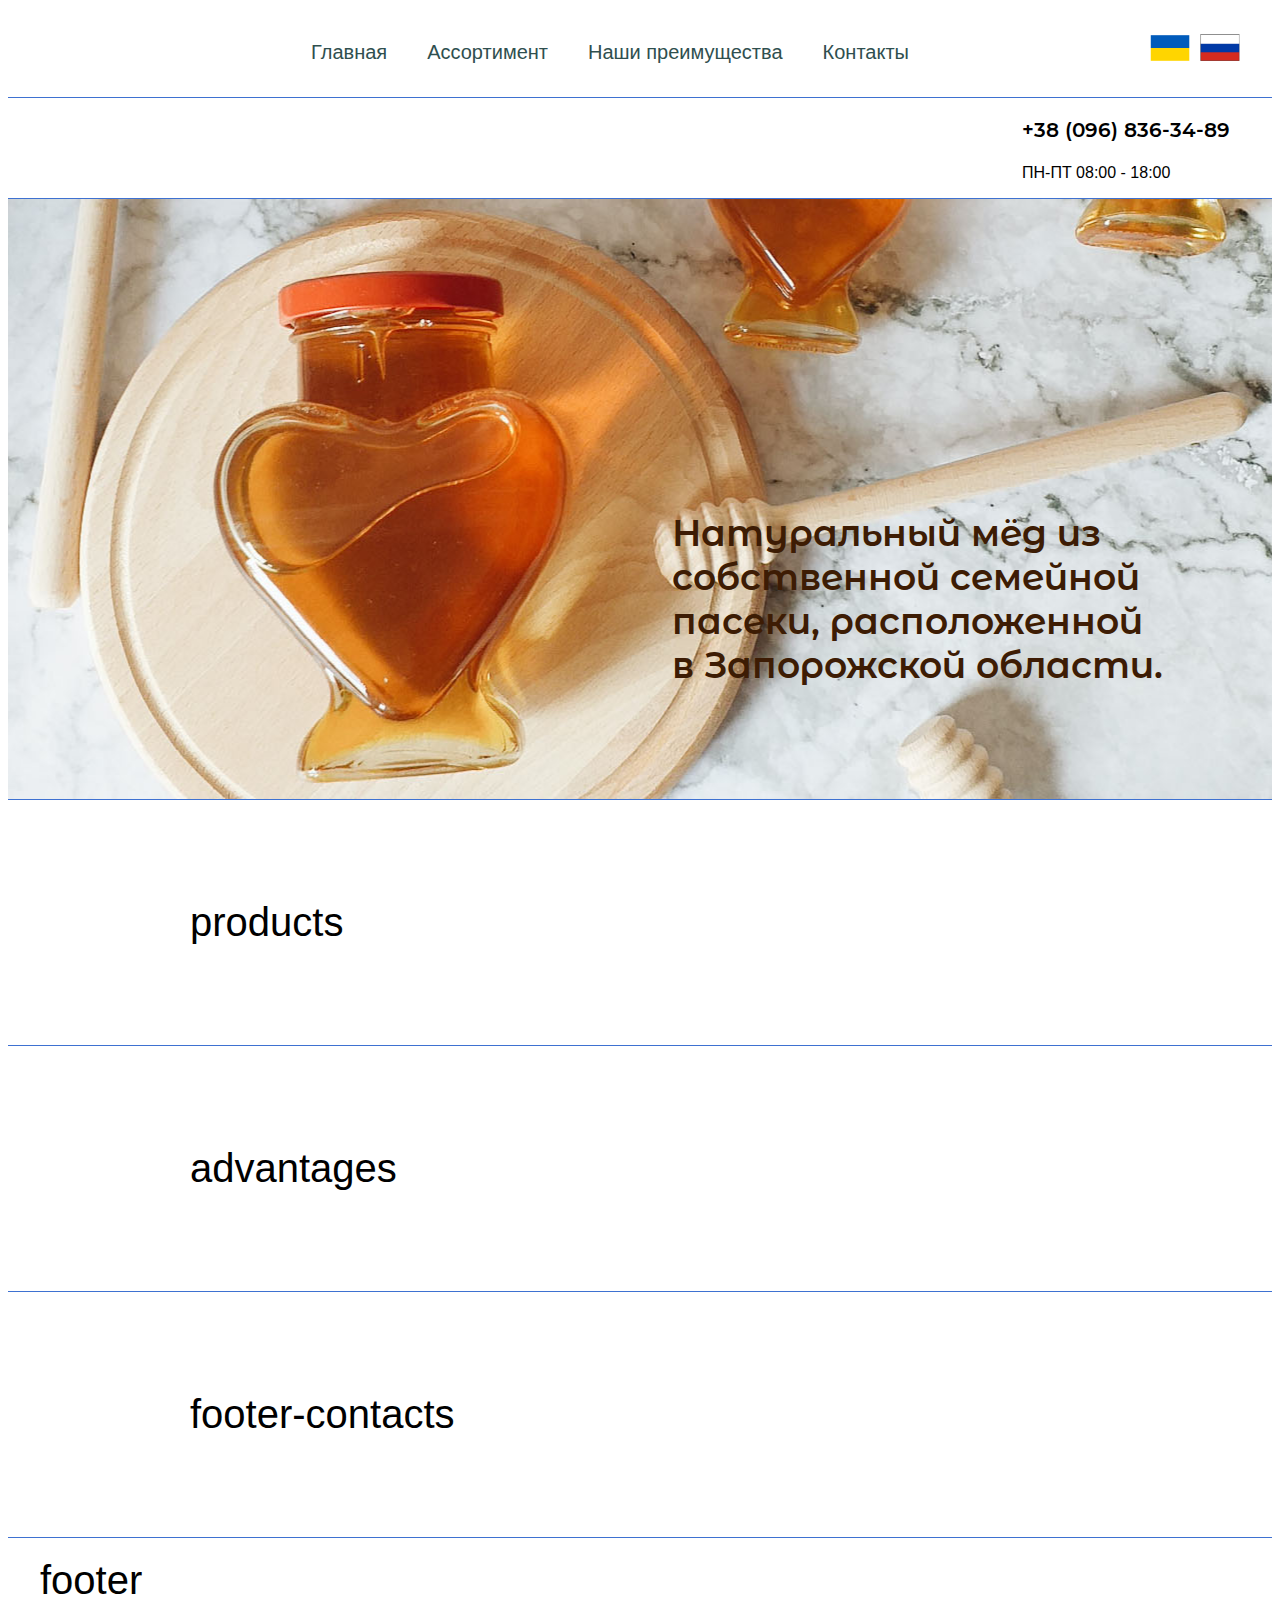
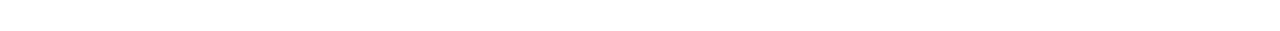
==== index.html @ 641ef83d "phase 2" ====
<!doctype html>

<html lang="en">
<head>
  <meta charset="utf-8">

  <title>The HTML5 Herald</title>
  <meta name="description" content="The HTML5 Herald">
  <meta name="author" content="SitePoint">
  <link rel="stylesheet" href="normalize.css">
  <link rel="stylesheet" href="styles.css">

</head>

<body>

    <!--- header -->
  <section class="section-outer section-header" id="head">
      <div class="section-inner-header-footer">
        <div class="main-navigation">
        <div class="nav">
          <ul class="nav-wrapper">
            <li class="nav-ul-item">
             
              <a href="#head" class="nav-ul-item-link">Главная</a>
         
            </li>
            <li class="nav-ul-item">
              
              <a href="#products" class="nav-ul-item-link">Ассортимент</a>
            
            </li>
            <li class="nav-ul-item">
             
              <a href="#advantage" class="nav-ul-item-link">Наши преимущества</a>
          
            </li>
            <li class="nav-ul-item">
             
              <a href="#cont" class="nav-ul-item-link">Контакты</a>
            
            </li>
          </ul>
        </div>
        <div class="flags-wrapper">
        <div class="lang-ua">
          <a href="#head"><img src="./ua.png" alt="UA language" width="40px"></a>
        </div>
        <div class="lang-ru">
          <a href="#head"><img src="./ru.png" alt="RU language" width="40px"></a>
        </div>
      </div>
      </div>
      </div>
  </section>
  <!--- / header -->

   <!--- contact-info -->
   <section class="section-outer section-contact-info">
    
      <div class="phone_number"><p>+38 (096) 836-34-89</p></div>
      <div class="work_time"><p>ПН-ПТ 08:00 - 18:00</p></div>
    
</section>
<!--- / contact-info -->

  <!--- honey-description -->
  <section class="section-outer section-honey-description">
    <div class="honey-description-content">
      Натуральный мёд из собственной семейной пасеки, расположенной в Запорожской области.
    </div>
</section>
<!--- / honey-description -->

  <!--- products -->
  <section class="section-outer section-products" id="products">
    <div class="section-inner">
      products
    </div>
</section>
<!--- / products -->

  <!--- advantages -->
  <section class="section-outer section-advantages" id="advantage">
    <div class="section-inner">
      advantages
    </div>
</section>
<!--- / advantages -->

  <!--- footer-contacts -->
  <section class="section-outer section-footer-contacts" id="cont">
    <div class="section-inner">
      footer-contacts
    </div>
</section>
<!--- / footer-contacts -->

  <!--- footer -->
  <section class="section-outer section-footer">
    <div class="section-inner-header-footer">
      footer
    </div>
</section>
<!--- / footer -->


</body>
</html>
---- styles.css ----
@import url('https://fonts.googleapis.com/css2?family=Brygada+1918&family=Montserrat+Alternates:ital,wght@1,400;1,600&display=swap');

 /* = COMMON ===  */
body {
  font-family: sans-serif;
  font-size: 40px;
}

.section-outer {
  border-bottom: 1px solid rgb(62, 113, 209);
}

.section-inner {
  max-width: 900px;
  margin: 0 auto;
  padding-top: 100px;
  padding-bottom: 100px;
}

.section-inner-header-footer {
  max-width: 1200px;
  margin: 0 auto;
  padding-top: 20px;
  padding-bottom: 20px;
}

 /*  === / COMMON ===  */ 

 /*  === HEADER ===  */ 
.section-header {

}
.main-navigation {
  display: flex;
  align-items: center;
}

.nav {
  
margin: 0 auto;
}

.nav-link {

}

.nav-wrapper {
  margin: 0;
  padding: 0;
  list-style: none;
  display: flex;
  flex-wrap: wrap;
}
.nav-ul-item {

  margin-left: 40px;
  font-family: sans-serif;
  font-size: 20px;
}
.nav-ul-item-link {
transition: 0.3s;

}

/* unvisited link */
.nav-ul-item a:link {
  color:darkslategrey;
  text-decoration: none;
}

/* visited link */
.nav-ul-item a:visited {
  color: darkslategrey;
  text-decoration: none;
}

/* mouse over link */
.nav-ul-item a:hover {
  color: dodgerblue;
  text-decoration: none;
}

/* selected link */
.nav-ul-item a:active {
  color:maroon;
  text-decoration: none;
}

.flags-wrapper {
  display: flex;
  align-items: center;
}

.lang-ua {
padding-left: 10px;
padding-right: 10px;

}

.lang-ru {

 
}

 /*  === / HEADER ===  */ 


 /*  === CONTACT-INFO ===  */ 
.section-contact-info {
  display: flex;
 justify-content: flex-end;
 align-items: flex-end;
 flex-direction: column;
}

.phone_number {
height: 50px;
width: 250px;
font-size: 20px;
font-family: 'Montserrat Alternates';
font-weight: 600;
}
.work_time {
  height: 50px;
width: 250px;
font-size: 16px;
}

 /*  === / CONTACT-INFO ===  */ 


 /*  === HONEY-DESCRIPTION ===  */ 
.section-honey-description {
  background: url('./honey-description.jpg');
  background-position: center;
  background-repeat: no-repeat;
  background-size: cover;
  height: 600px;
  display: flex;
  justify-content:flex-end;
  align-items: center;
}
 /*  === / HONEY-DESCRIPTION ===  */ 
.honey-description-content {

  width: 500px;
  font-family: 'Montserrat Alternates';
font-weight: 600;
font-size: 36px;
margin-right: 100px;
margin-left: 100px;
margin-top: 200px;
color:rgb(61, 28, 4);
}

 /*  === PRODUCTS ===  */ 
.section-products {}
 /*  === / PRODUCTS ===  */ 


 /*  === ADVANTAGES ===  */ 
.section-advantages {}
 /*  === / ADVANTAGES ===  */ 


 /*  === FOOTER-CONTACTS ===  */ 
.section-footer-contacts {}
 /*  === / FOOTER-CONTACTS ===  */ 


 /*  === FOOTER ===  */ 
.section-footer {
  border-bottom: 0;
}
 /*  === / FOOTER ===  */
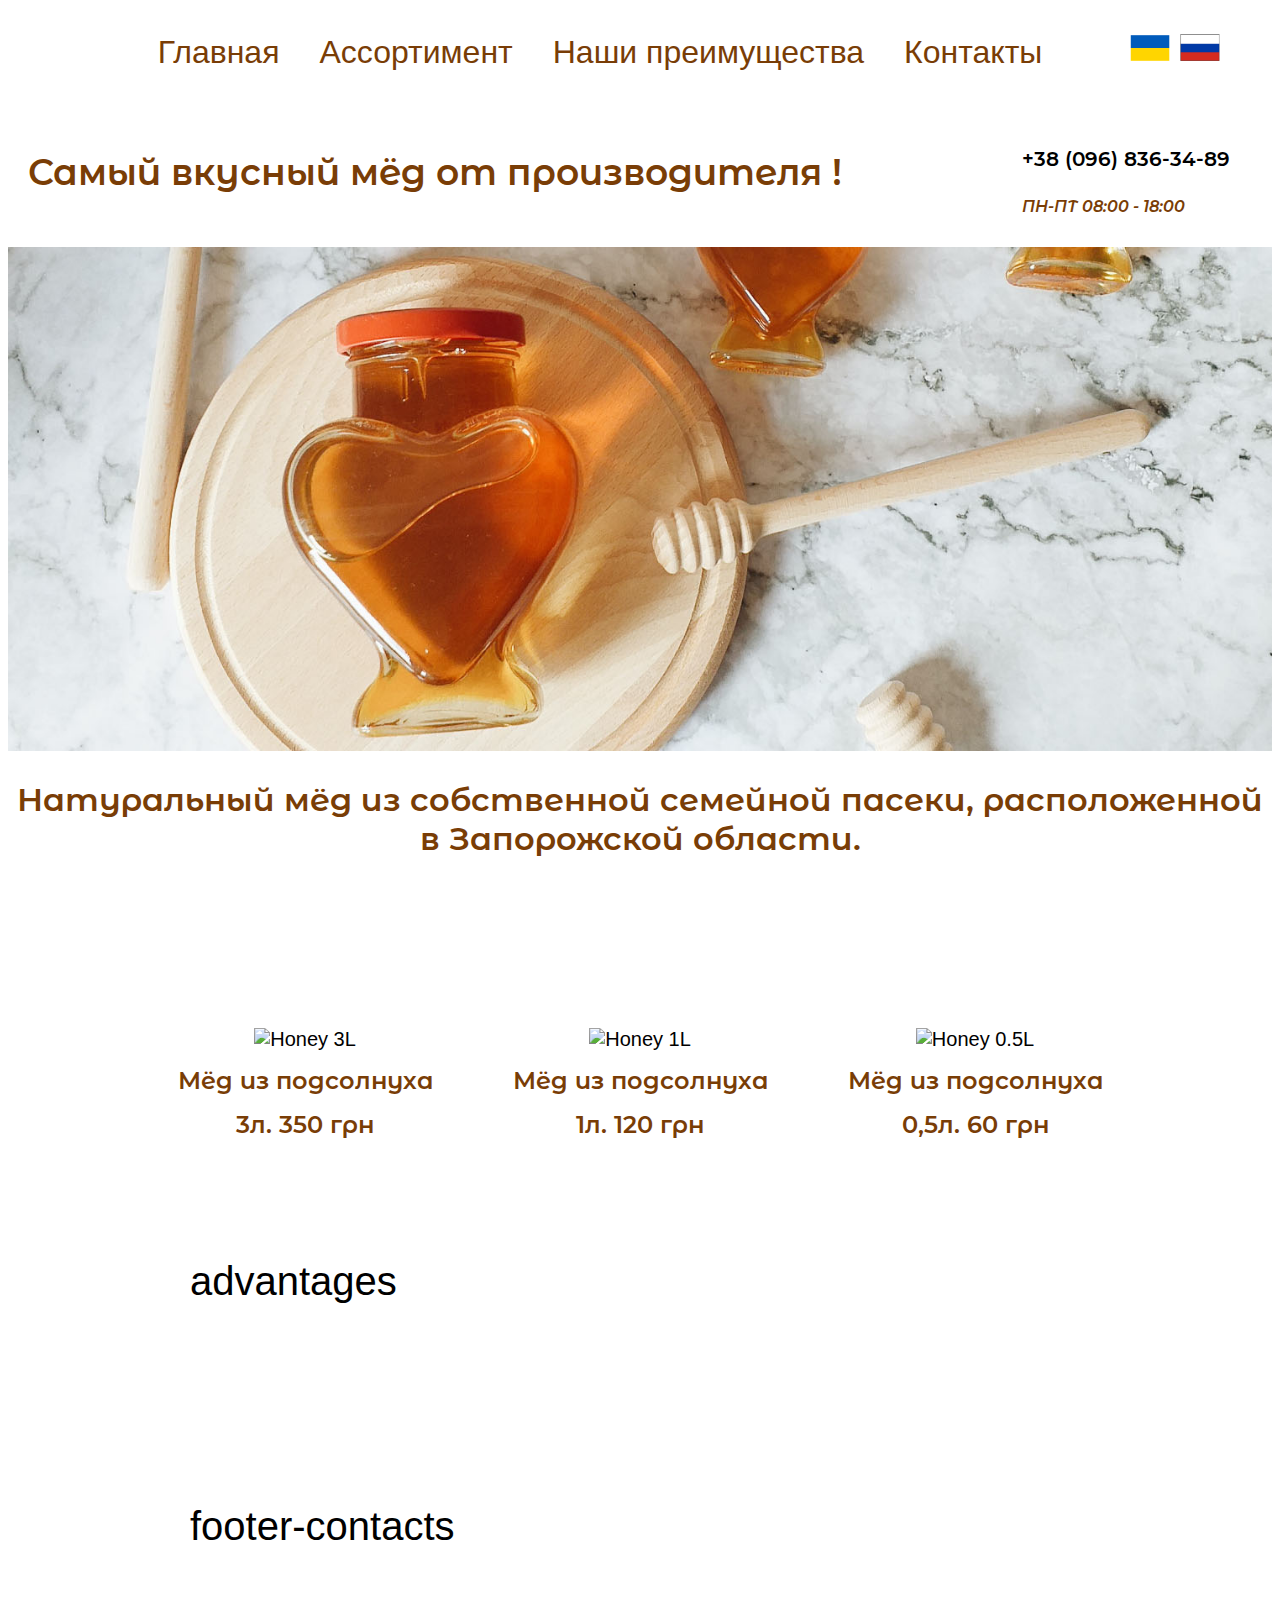
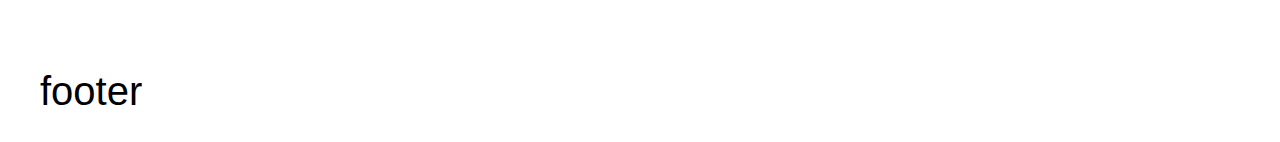
==== commit de1eeed5: "9" ====
--- a/index.html
+++ b/index.html
@@ -4,10 +4,9 @@
 <head>
   <meta charset="utf-8">
 
-  <title>The HTML5 Herald</title>
-  <meta name="description" content="The HTML5 Herald">
+  <title>Самый вкусный мёд</title>
+  <meta name="description" content="Самый вкусный мёд">
   <meta name="author" content="SitePoint">
-  <link rel="stylesheet" href="normalize.css">
   <link rel="stylesheet" href="styles.css">
 
 </head>
@@ -21,25 +20,17 @@
         <div class="nav">
           <ul class="nav-wrapper">
             <li class="nav-ul-item">
-             
-              <a href="#head" class="nav-ul-item-link">Главная</a>
-         
-            </li>
+                           <a href="#head" class="nav-ul-item-link">Главная</a>
+                     </li>
             <li class="nav-ul-item">
-              
-              <a href="#products" class="nav-ul-item-link">Ассортимент</a>
-            
-            </li>
+                            <a href="#products" class="nav-ul-item-link">Ассортимент</a>
+                        </li>
             <li class="nav-ul-item">
-             
-              <a href="#advantage" class="nav-ul-item-link">Наши преимущества</a>
-          
-            </li>
+                           <a href="#advantage" class="nav-ul-item-link">Наши преимущества</a>
+                      </li>
             <li class="nav-ul-item">
-             
-              <a href="#cont" class="nav-ul-item-link">Контакты</a>
-            
-            </li>
+                           <a href="#cont" class="nav-ul-item-link">Контакты</a>
+                        </li>
           </ul>
         </div>
         <div class="flags-wrapper">
@@ -57,25 +48,47 @@
 
    <!--- contact-info -->
    <section class="section-outer section-contact-info">
-    
+    <div class="info"><p>Самый вкусный мёд от производителя !</p></div>
+    <div class="contacts-wrapper">
       <div class="phone_number"><p>+38 (096) 836-34-89</p></div>
       <div class="work_time"><p>ПН-ПТ 08:00 - 18:00</p></div>
-    
+    </div>
 </section>
 <!--- / contact-info -->
 
   <!--- honey-description -->
   <section class="section-outer section-honey-description">
+    <div class="description-image">
+      <img src="./honey-description.jpg" alt="honey" width="100%">
+    </div>
     <div class="honey-description-content">
-      Натуральный мёд из собственной семейной пасеки, расположенной в Запорожской области.
+      <p>Натуральный мёд из собственной семейной пасеки, расположенной в Запорожской области.</p>
     </div>
 </section>
 <!--- / honey-description -->
 
   <!--- products -->
   <section class="section-outer section-products" id="products">
-    <div class="section-inner">
-      products
+  
+    <div class="products-wrapper">
+      <div class="3L">
+        <figure>
+          <img src="./3L.jpg" alt="Honey 3L" width="250px">
+          <figcaption><p>Мёд из подсолнуха</p> <p> 3л. 350 грн</p></figcaption>
+        </figure>
+      </div>
+      <div class="1L">
+        <figure>
+          <img src="./1L.jpg" alt="Honey 1L" width="250px">
+          <figcaption><p>Мёд из подсолнуха</p> <p> 1л. 120 грн</p></figcaption>
+                </figure>
+      </div>
+      <div class="0_5L">
+        <figure>
+          <img src="./0_5L.jpg" alt="Honey 0.5L" width="210px">
+          <figcaption><p>Мёд из подсолнуха</p> <p> 0,5л. 60 грн</p></figcaption>
+        </figure>
+      </div>
     </div>
 </section>
 <!--- / products -->
--- a/styles.css
+++ b/styles.css
@@ -6,8 +6,12 @@
   font-size: 40px;
 }
 
+p {
+  margin: 0;
+}
+
 .section-outer {
-  border-bottom: 1px solid rgb(62, 113, 209);
+  
 }
 
 .section-inner {
@@ -55,7 +59,8 @@
 
   margin-left: 40px;
   font-family: sans-serif;
-  font-size: 20px;
+  font-size: 32px;
+  color:rgb(121, 61, 6);
 }
 .nav-ul-item-link {
 transition: 0.3s;
@@ -64,13 +69,13 @@
 
 /* unvisited link */
 .nav-ul-item a:link {
-  color:darkslategrey;
+  color:rgb(121, 61, 6);
   text-decoration: none;
 }
 
 /* visited link */
 .nav-ul-item a:visited {
-  color: darkslategrey;
+  color:rgb(121, 61, 6);
   text-decoration: none;
 }
 
@@ -98,7 +103,7 @@
 }
 
 .lang-ru {
-
+  padding-right: 20px;
  
 }
 
@@ -108,9 +113,9 @@
  /*  === CONTACT-INFO ===  */ 
 .section-contact-info {
   display: flex;
- justify-content: flex-end;
- align-items: flex-end;
- flex-direction: column;
+ justify-content: space-between;
+ flex-flow: row nowrap;
+ align-items: center;
 }
 
 .phone_number {
@@ -119,42 +124,91 @@
 font-size: 20px;
 font-family: 'Montserrat Alternates';
 font-weight: 600;
+margin-top: 50px;
 }
 .work_time {
   height: 50px;
 width: 250px;
 font-size: 16px;
+color:rgb(121, 61, 6);
+font-style: italic;
+font-weight: 600;
+font-family: 'Montserrat Alternates';
+
+}
+
+.info {
+  font-family: 'Montserrat Alternates';
+  font-weight: 600;
+  font-size: 36px;
+  color:rgb(121, 61, 6);
+  margin-bottom: 20px;
+margin-right: 40px;
+margin-left: 20px;
+margin-top: 20px;
+}
+
+.contacts-wrapper {
+
 }
 
  /*  === / CONTACT-INFO ===  */ 
 
 
  /*  === HONEY-DESCRIPTION ===  */ 
+
 .section-honey-description {
+  display: flex;
+  flex-flow: column;
+}
+
+/*.description-image {
   background: url('./honey-description.jpg');
   background-position: center;
   background-repeat: no-repeat;
   background-size: cover;
   height: 600px;
-  display: flex;
-  justify-content:flex-end;
-  align-items: center;
-}
+}*/
+
+.honey-description-content {
+  display: flex;
+  align-items: center;
+  justify-content: center;
+  font-family: 'Montserrat Alternates';
+  font-weight: 600;
+  font-size: 32px;
+  color:rgb(121, 61, 6);
+  margin-bottom: 50px;
+  margin-top: 20px;
+  }
+  .honey-description-content p {
+    text-align: center;
+  
+  }
+
  /*  === / HONEY-DESCRIPTION ===  */ 
-.honey-description-content {
-
-  width: 500px;
+
+ /*  === PRODUCTS ===  */ 
+.section-products {
+  margin-top: 100px;
+}
+
+.products-wrapper {
+  display: flex;
+  justify-content: center;
+  align-items: center;
+  font-size: 20px;
+  flex-wrap: wrap;
+  text-align: center;
+}
+
+.products-wrapper p {
   font-family: 'Montserrat Alternates';
-font-weight: 600;
-font-size: 36px;
-margin-right: 100px;
-margin-left: 100px;
-margin-top: 200px;
-color:rgb(61, 28, 4);
-}
-
- /*  === PRODUCTS ===  */ 
-.section-products {}
+  font-weight: 600;
+  font-size: 24px;
+  color:rgb(121, 61, 6);
+  margin-top: 15px;
+}
  /*  === / PRODUCTS ===  */ 
 
 
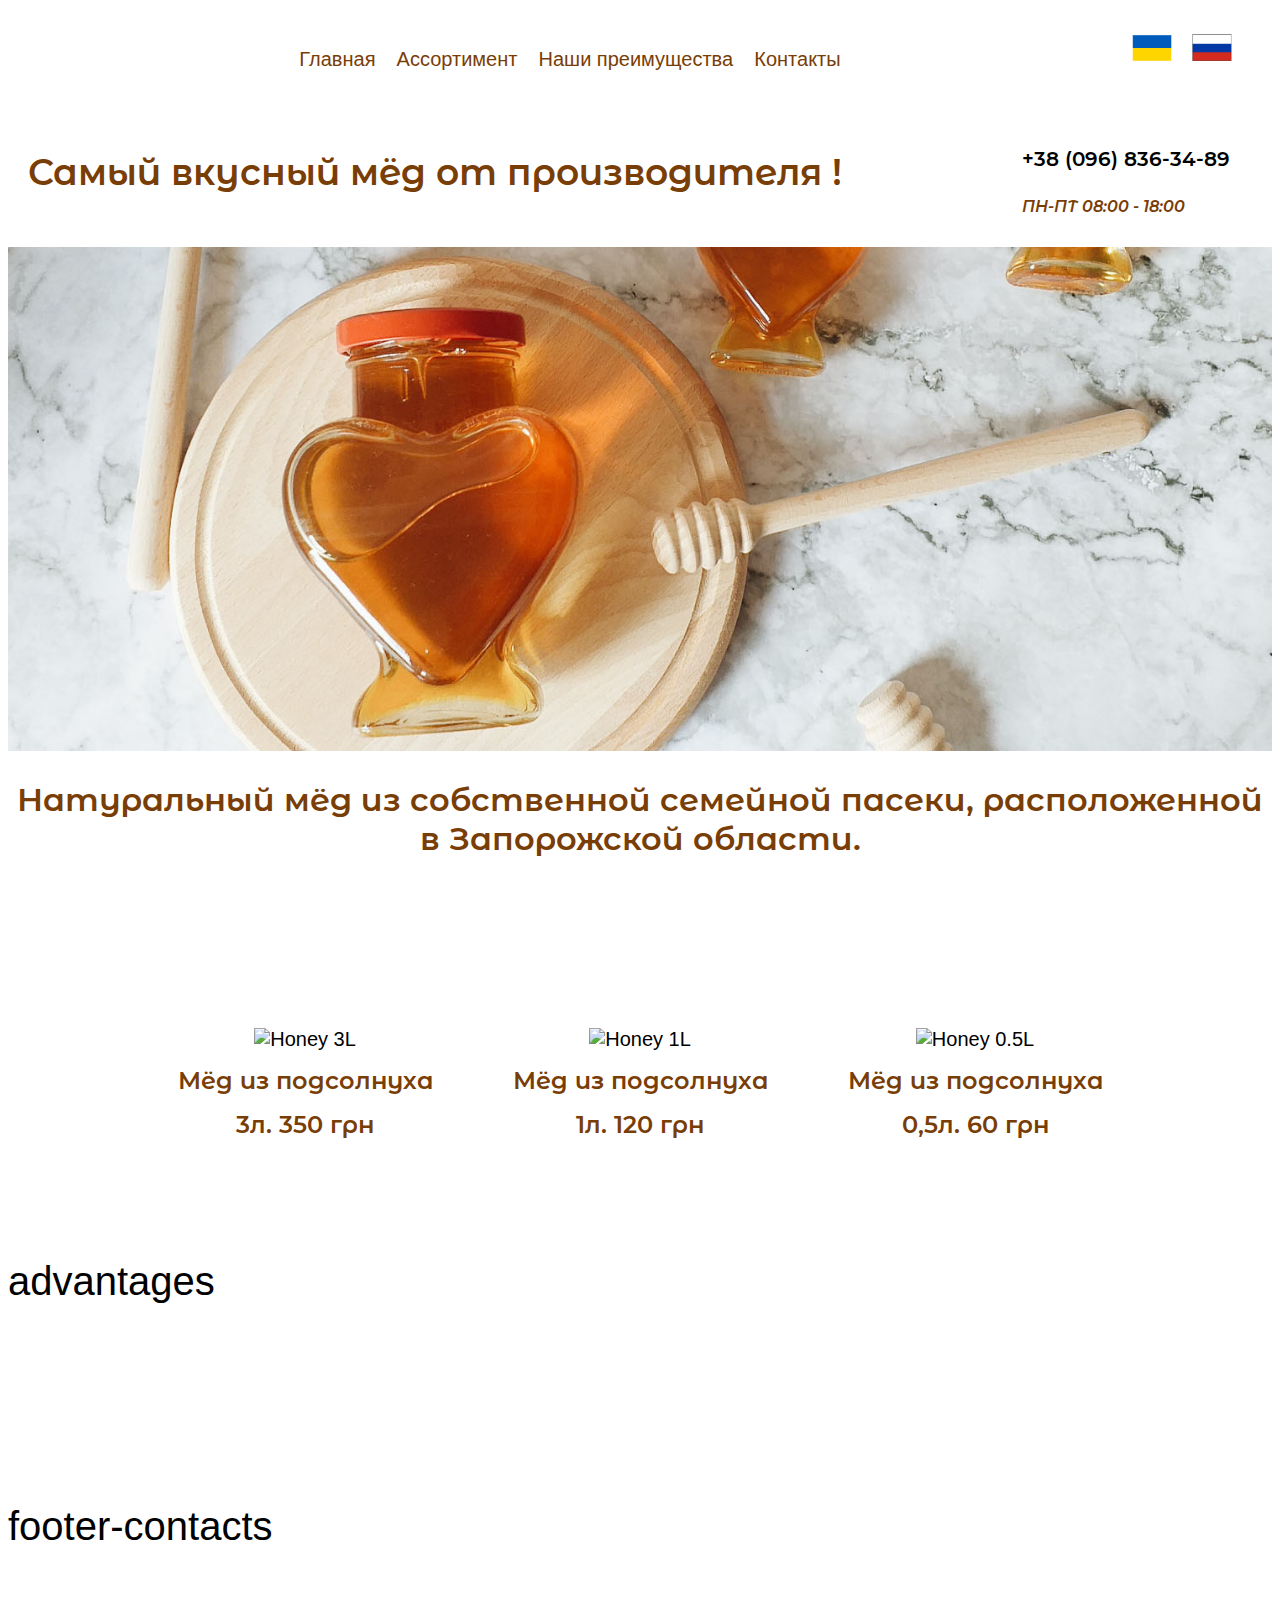
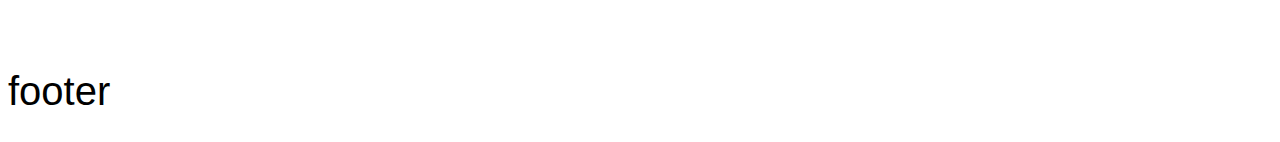
==== commit 6ba2eaf6: "11" ====
--- a/index.html
+++ b/index.html
@@ -7,6 +7,7 @@
   <title>Самый вкусный мёд</title>
   <meta name="description" content="Самый вкусный мёд">
   <meta name="author" content="SitePoint">
+  <meta name="viewport" content="width=device-width, initial-scale=1">
   <link rel="stylesheet" href="styles.css">
 
 </head>
@@ -17,29 +18,22 @@
   <section class="section-outer section-header" id="head">
       <div class="section-inner-header-footer">
         <div class="main-navigation">
-        <div class="nav">
-          <ul class="nav-wrapper">
-            <li class="nav-ul-item">
-                           <a href="#head" class="nav-ul-item-link">Главная</a>
-                     </li>
-            <li class="nav-ul-item">
-                            <a href="#products" class="nav-ul-item-link">Ассортимент</a>
-                        </li>
-            <li class="nav-ul-item">
-                           <a href="#advantage" class="nav-ul-item-link">Наши преимущества</a>
-                      </li>
-            <li class="nav-ul-item">
-                           <a href="#cont" class="nav-ul-item-link">Контакты</a>
-                        </li>
-          </ul>
-        </div>
-        <div class="flags-wrapper">
+          <label for="toggle">&#9776;</label>
+          <input type="checkbox" id="toggle"/>
+            <div class="nav">
+              <a href="#head" class="nav-ul-item-link">Главная</a>
+              <a href="#products" class="nav-ul-item-link">Ассортимент</a>
+              <a href="#advantage" class="nav-ul-item-link">Наши преимущества</a>
+              <a href="#cont" class="nav-ul-item-link">Контакты</a>
+            </div>
+        <div class="flags">
         <div class="lang-ua">
           <a href="#head"><img src="./ua.png" alt="UA language" width="40px"></a>
         </div>
         <div class="lang-ru">
           <a href="#head"><img src="./ru.png" alt="RU language" width="40px"></a>
         </div>
+      </div>
       </div>
       </div>
       </div>
--- a/styles.css
+++ b/styles.css
@@ -1,4 +1,5 @@
 @import url('https://fonts.googleapis.com/css2?family=Brygada+1918&family=Montserrat+Alternates:ital,wght@1,400;1,600&display=swap');
+
 
  /* = COMMON ===  */
 body {
@@ -15,14 +16,14 @@
 }
 
 .section-inner {
-  max-width: 900px;
+  
   margin: 0 auto;
   padding-top: 100px;
   padding-bottom: 100px;
 }
 
 .section-inner-header-footer {
-  max-width: 1200px;
+ 
   margin: 0 auto;
   padding-top: 20px;
   padding-bottom: 20px;
@@ -31,12 +32,20 @@
  /*  === / COMMON ===  */ 
 
  /*  === HEADER ===  */ 
+label {
+  display: none;
+}
+
+#toggle {
+  display: none;
+}
 .section-header {
 
 }
 .main-navigation {
   display: flex;
   align-items: center;
+  justify-content: space-between;
 }
 
 .nav {
@@ -44,66 +53,56 @@
 margin: 0 auto;
 }
 
-.nav-link {
-
-}
-
-.nav-wrapper {
-  margin: 0;
-  padding: 0;
-  list-style: none;
-  display: flex;
-  flex-wrap: wrap;
-}
-.nav-ul-item {
-
-  margin-left: 40px;
+.nav a {
+  
+  margin-left: 10px;
   font-family: sans-serif;
-  font-size: 32px;
-  color:rgb(121, 61, 6);
-}
+  font-size: 20px;
+  color:rgb(121, 61, 6);
+}
+
 .nav-ul-item-link {
 transition: 0.3s;
 
 }
 
 /* unvisited link */
-.nav-ul-item a:link {
+.nav a:link {
   color:rgb(121, 61, 6);
   text-decoration: none;
 }
 
 /* visited link */
-.nav-ul-item a:visited {
+.nav a:visited {
   color:rgb(121, 61, 6);
   text-decoration: none;
 }
 
 /* mouse over link */
-.nav-ul-item a:hover {
+.nav a:hover {
   color: dodgerblue;
   text-decoration: none;
 }
 
 /* selected link */
-.nav-ul-item a:active {
+.nav a:active {
   color:maroon;
   text-decoration: none;
 }
 
-.flags-wrapper {
+.flags {
   display: flex;
   align-items: center;
 }
 
 .lang-ua {
 padding-left: 10px;
-padding-right: 10px;
+padding-right: 20px;
 
 }
 
 .lang-ru {
-  padding-right: 20px;
+  padding-right: 40px;
  
 }
 
@@ -228,3 +227,35 @@
 }
  /*  === / FOOTER ===  */ 
 
+ @media screen and (max-width: 750px) {
+  .nav  {
+    display: none;
+  }
+
+  label {
+    display: block;
+    cursor: pointer;
+    margin-left: 50px;
+    margin-right: 50px;
+  }
+
+  #toggle:checked + .nav {
+   display: flex;
+   flex-flow: column;
+   height: 250px;
+   margin-right: 50px;
+   margin-left: 0;
+
+  }
+
+  #toggle:checked + .nav a{
+    margin-bottom: 20px;
+    margin-top: 20px;
+   }
+
+   #toggle:checked + label {
+    margin-left: 20px;
+    margin-right: 20px;
+   }
+
+}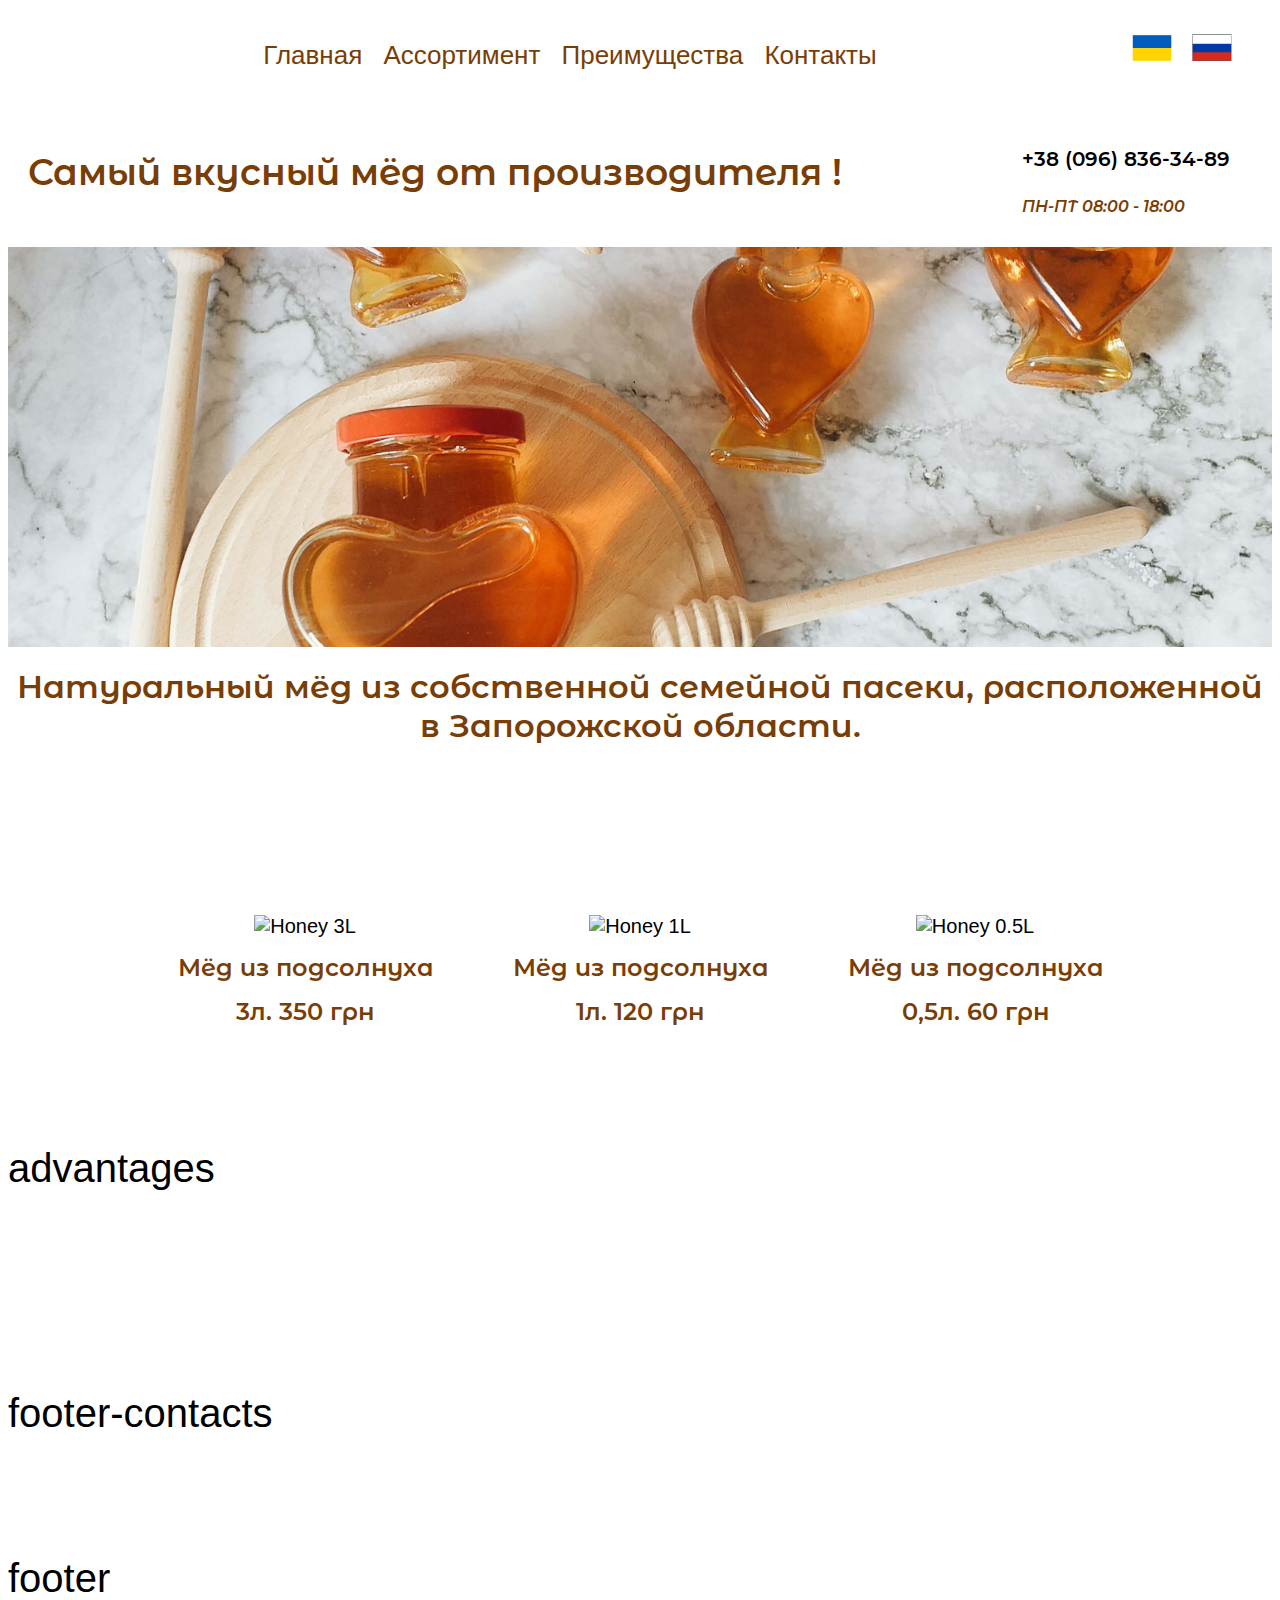
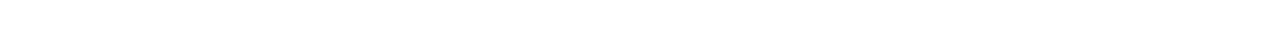
==== commit 5b98b390: "13" ====
--- a/index.html
+++ b/index.html
@@ -1,6 +1,7 @@
 <!doctype html>
 
 <html lang="en">
+
 <head>
   <meta charset="utf-8">
 
@@ -14,103 +15,121 @@
 
 <body>
 
-    <!--- header -->
+  <!--- header -->
   <section class="section-outer section-header" id="head">
-      <div class="section-inner-header-footer">
-        <div class="main-navigation">
-          <label for="toggle">&#9776;</label>
-          <input type="checkbox" id="toggle"/>
-            <div class="nav">
-              <a href="#head" class="nav-ul-item-link">Главная</a>
-              <a href="#products" class="nav-ul-item-link">Ассортимент</a>
-              <a href="#advantage" class="nav-ul-item-link">Наши преимущества</a>
-              <a href="#cont" class="nav-ul-item-link">Контакты</a>
-            </div>
+    <div class="section-inner-header-footer">
+      <div class="main-navigation">
+        <label for="toggle">&#9776;</label>
+        <input type="checkbox" id="toggle" />
+        <div class="nav">
+          <div class="menu-items">
+            <a href="#head" class="nav-ul-item-link">Главная</a>
+            <a href="#products" class="nav-ul-item-link">Ассортимент</a>
+            <a href="#advantage" class="nav-ul-item-link">Преимущества</a>
+            <a href="#cont" class="nav-ul-item-link">Контакты</a>
+          </div>
+        </div>
         <div class="flags">
-        <div class="lang-ua">
-          <a href="#head"><img src="./ua.png" alt="UA language" width="40px"></a>
-        </div>
-        <div class="lang-ru">
-          <a href="#head"><img src="./ru.png" alt="RU language" width="40px"></a>
+          <div class="lang-ua">
+            <a href="#head"><img src="./ua.png" alt="UA language" width="40px"></a>
+          </div>
+          <div class="lang-ru">
+            <a href="#head"><img src="./ru.png" alt="RU language" width="40px"></a>
+          </div>
         </div>
       </div>
-      </div>
-      </div>
-      </div>
+    </div>
+    </div>
   </section>
   <!--- / header -->
 
-   <!--- contact-info -->
-   <section class="section-outer section-contact-info">
-    <div class="info"><p>Самый вкусный мёд от производителя !</p></div>
+  <!--- contact-info -->
+  <section class="section-outer section-contact-info">
+    <div class="info">
+      <p>Самый вкусный мёд от производителя !</p>
+    </div>
     <div class="contacts-wrapper">
-      <div class="phone_number"><p>+38 (096) 836-34-89</p></div>
-      <div class="work_time"><p>ПН-ПТ 08:00 - 18:00</p></div>
+      <div class="phone_number">
+        <p>+38 (096) 836-34-89</p>
+      </div>
+      <div class="work_time">
+        <p>ПН-ПТ 08:00 - 18:00</p>
+      </div>
     </div>
-</section>
-<!--- / contact-info -->
+  </section>
+  <!--- / contact-info -->
 
   <!--- honey-description -->
   <section class="section-outer section-honey-description">
     <div class="description-image">
-      <img src="./honey-description.jpg" alt="honey" width="100%">
+    
     </div>
     <div class="honey-description-content">
       <p>Натуральный мёд из собственной семейной пасеки, расположенной в Запорожской области.</p>
     </div>
-</section>
-<!--- / honey-description -->
+  </section>
+  <!--- / honey-description -->
 
   <!--- products -->
   <section class="section-outer section-products" id="products">
-  
+
     <div class="products-wrapper">
       <div class="3L">
         <figure>
           <img src="./3L.jpg" alt="Honey 3L" width="250px">
-          <figcaption><p>Мёд из подсолнуха</p> <p> 3л. 350 грн</p></figcaption>
+          <figcaption>
+            <p>Мёд из подсолнуха</p>
+            <p> 3л. 350 грн</p>
+          </figcaption>
         </figure>
       </div>
       <div class="1L">
         <figure>
           <img src="./1L.jpg" alt="Honey 1L" width="250px">
-          <figcaption><p>Мёд из подсолнуха</p> <p> 1л. 120 грн</p></figcaption>
-                </figure>
+          <figcaption>
+            <p>Мёд из подсолнуха</p>
+            <p> 1л. 120 грн</p>
+          </figcaption>
+        </figure>
       </div>
       <div class="0_5L">
         <figure>
           <img src="./0_5L.jpg" alt="Honey 0.5L" width="210px">
-          <figcaption><p>Мёд из подсолнуха</p> <p> 0,5л. 60 грн</p></figcaption>
+          <figcaption>
+            <p>Мёд из подсолнуха</p>
+            <p> 0,5л. 60 грн</p>
+          </figcaption>
         </figure>
       </div>
     </div>
-</section>
-<!--- / products -->
+  </section>
+  <!--- / products -->
 
   <!--- advantages -->
   <section class="section-outer section-advantages" id="advantage">
     <div class="section-inner">
       advantages
     </div>
-</section>
-<!--- / advantages -->
+  </section>
+  <!--- / advantages -->
 
   <!--- footer-contacts -->
   <section class="section-outer section-footer-contacts" id="cont">
     <div class="section-inner">
       footer-contacts
     </div>
-</section>
-<!--- / footer-contacts -->
+  </section>
+  <!--- / footer-contacts -->
 
   <!--- footer -->
   <section class="section-outer section-footer">
     <div class="section-inner-header-footer">
       footer
     </div>
-</section>
-<!--- / footer -->
+  </section>
+  <!--- / footer -->
 
 
 </body>
+
 </html>--- a/styles.css
+++ b/styles.css
@@ -44,7 +44,7 @@
 }
 .main-navigation {
   display: flex;
-  align-items: center;
+  align-items: flex-start;
   justify-content: space-between;
 }
 
@@ -57,7 +57,7 @@
   
   margin-left: 10px;
   font-family: sans-serif;
-  font-size: 20px;
+  font-size: 26px;
   color:rgb(121, 61, 6);
 }
 
@@ -161,13 +161,13 @@
   flex-flow: column;
 }
 
-/*.description-image {
+.description-image {
   background: url('./honey-description.jpg');
   background-position: center;
   background-repeat: no-repeat;
   background-size: cover;
-  height: 600px;
-}*/
+  height: 400px;
+}
 
 .honey-description-content {
   display: flex;
@@ -240,22 +240,16 @@
   }
 
   #toggle:checked + .nav {
-   display: flex;
-   flex-flow: column;
-   height: 250px;
-   margin-right: 50px;
-   margin-left: 0;
-
-  }
-
-  #toggle:checked + .nav a{
-    margin-bottom: 20px;
-    margin-top: 20px;
+   display: block;
+   width: 200px;
+   height: 200px;
+  }
+
+  #toggle:checked + .main-navigation {
+    display: flex;
+    align-items: flex-start;
    }
 
-   #toggle:checked + label {
-    margin-left: 20px;
-    margin-right: 20px;
-   }
+ 
 
 }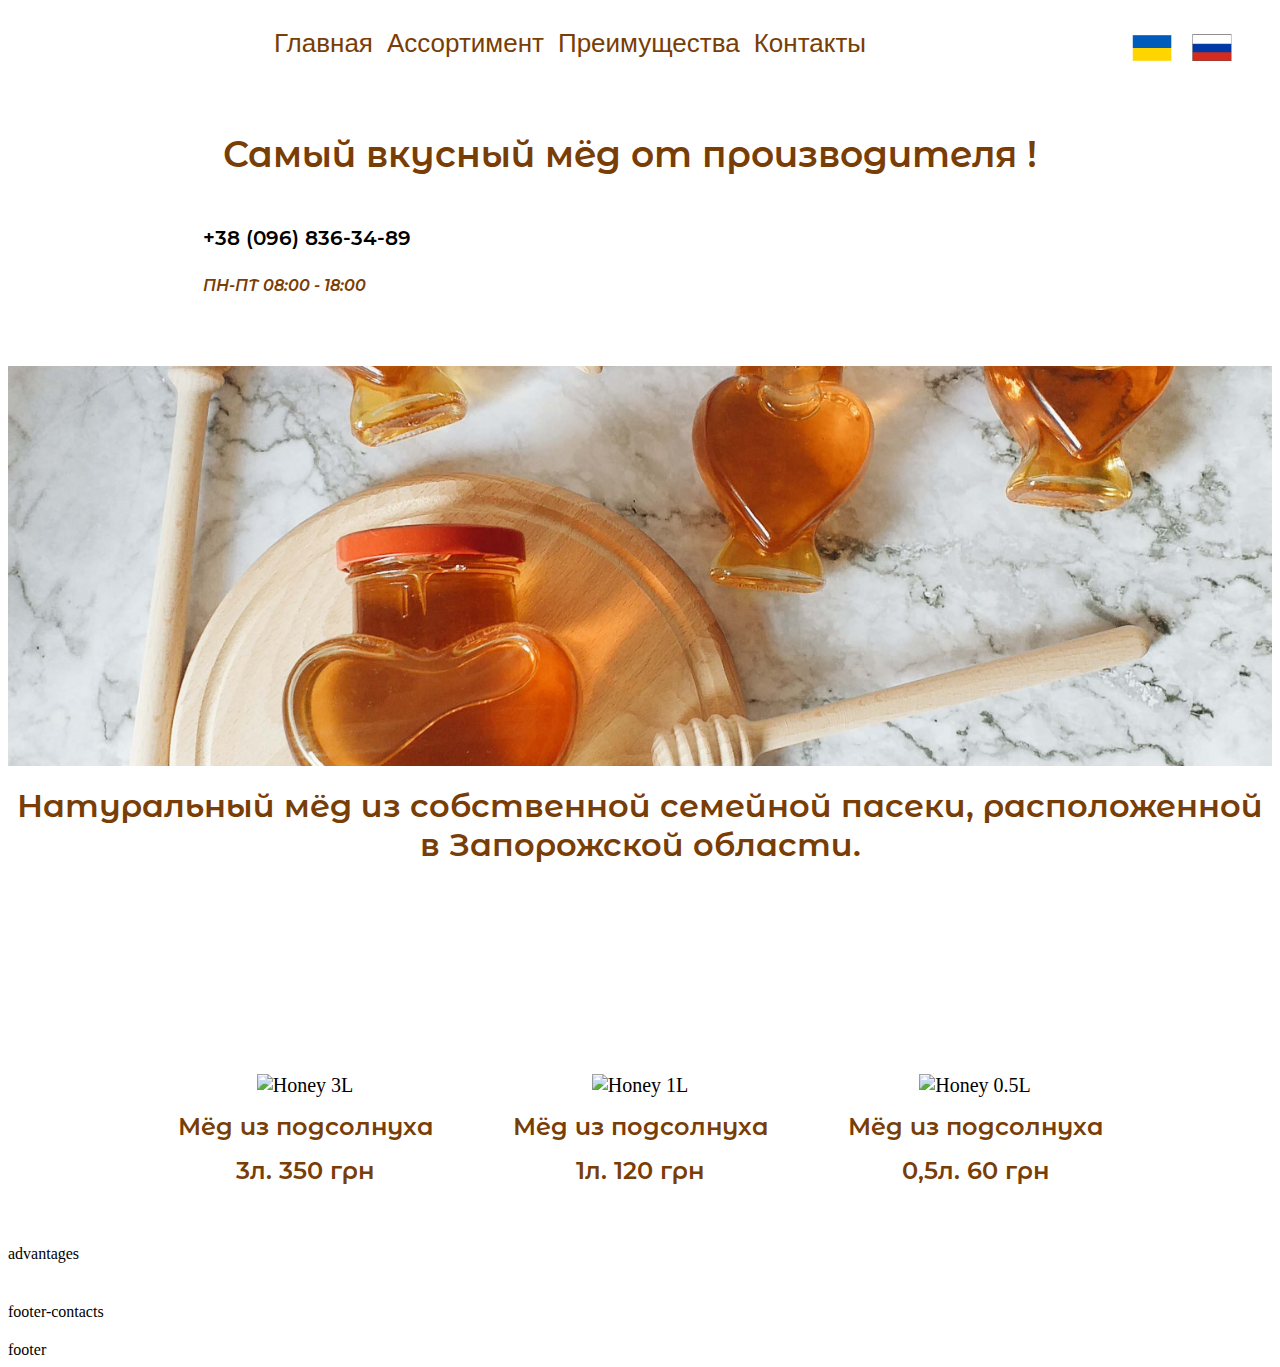
==== commit 4a831125: "18" ====
--- a/index.html
+++ b/index.html
@@ -17,7 +17,7 @@
 
   <!--- header -->
   <section class="section-outer section-header" id="head">
-    <div class="section-inner-header-footer">
+    <div class="section-inner">
       <div class="main-navigation">
         <label for="toggle">&#9776;</label>
         <input type="checkbox" id="toggle" />
@@ -39,21 +39,22 @@
         </div>
       </div>
     </div>
-    </div>
   </section>
   <!--- / header -->
 
   <!--- contact-info -->
   <section class="section-outer section-contact-info">
-    <div class="info">
-      <p>Самый вкусный мёд от производителя !</p>
-    </div>
-    <div class="contacts-wrapper">
-      <div class="phone_number">
-        <p>+38 (096) 836-34-89</p>
+    <div class="section-inner">
+      <div class="info">
+        <p>Самый вкусный мёд от производителя !</p>
       </div>
-      <div class="work_time">
-        <p>ПН-ПТ 08:00 - 18:00</p>
+      <div class="contacts-wrapper">
+        <div class="phone_number">
+          <p>+38 (096) 836-34-89</p>
+        </div>
+        <div class="work_time">
+          <p>ПН-ПТ 08:00 - 18:00</p>
+        </div>
       </div>
     </div>
   </section>
@@ -61,45 +62,50 @@
 
   <!--- honey-description -->
   <section class="section-outer section-honey-description">
-    <div class="description-image">
-    
-    </div>
-    <div class="honey-description-content">
-      <p>Натуральный мёд из собственной семейной пасеки, расположенной в Запорожской области.</p>
+    <div class="section-inner">
+      <div class="image-holder">
+        <div class="description-image">
+          
+        </div>
+      </div>
+      <div class="honey-description-content">
+        <p>Натуральный мёд из собственной семейной пасеки, расположенной в Запорожской области.</p>
+      </div>
     </div>
   </section>
   <!--- / honey-description -->
 
   <!--- products -->
   <section class="section-outer section-products" id="products">
-
-    <div class="products-wrapper">
-      <div class="3L">
-        <figure>
-          <img src="./3L.jpg" alt="Honey 3L" width="250px">
-          <figcaption>
-            <p>Мёд из подсолнуха</p>
-            <p> 3л. 350 грн</p>
-          </figcaption>
-        </figure>
-      </div>
-      <div class="1L">
-        <figure>
-          <img src="./1L.jpg" alt="Honey 1L" width="250px">
-          <figcaption>
-            <p>Мёд из подсолнуха</p>
-            <p> 1л. 120 грн</p>
-          </figcaption>
-        </figure>
-      </div>
-      <div class="0_5L">
-        <figure>
-          <img src="./0_5L.jpg" alt="Honey 0.5L" width="210px">
-          <figcaption>
-            <p>Мёд из подсолнуха</p>
-            <p> 0,5л. 60 грн</p>
-          </figcaption>
-        </figure>
+    <div class="section-inner">
+      <div class="products-wrapper">
+        <div class="3L">
+          <figure>
+            <img src="./3L.jpg" alt="Honey 3L" width="250px">
+            <figcaption>
+              <p>Мёд из подсолнуха</p>
+              <p> 3л. 350 грн</p>
+            </figcaption>
+          </figure>
+        </div>
+        <div class="1L">
+          <figure>
+            <img src="./1L.jpg" alt="Honey 1L" width="250px">
+            <figcaption>
+              <p>Мёд из подсолнуха</p>
+              <p> 1л. 120 грн</p>
+            </figcaption>
+          </figure>
+        </div>
+        <div class="0_5L">
+          <figure>
+            <img src="./0_5L.jpg" alt="Honey 0.5L" width="210px">
+            <figcaption>
+              <p>Мёд из подсолнуха</p>
+              <p> 0,5л. 60 грн</p>
+            </figcaption>
+          </figure>
+        </div>
       </div>
     </div>
   </section>
--- a/styles.css
+++ b/styles.css
@@ -2,28 +2,18 @@
 
 
  /* = COMMON ===  */
-body {
-  font-family: sans-serif;
-  font-size: 40px;
-}
 
 p {
   margin: 0;
 }
 
 .section-outer {
-  
+
+  margin: 0 auto;
 }
 
 .section-inner {
   
-  margin: 0 auto;
-  padding-top: 100px;
-  padding-bottom: 100px;
-}
-
-.section-inner-header-footer {
- 
   margin: 0 auto;
   padding-top: 20px;
   padding-bottom: 20px;
@@ -162,11 +152,19 @@
 }
 
 .description-image {
-  background: url('./honey-description.jpg');
-  background-position: center;
+  background-image: url('./honey-description.jpg');
   background-repeat: no-repeat;
   background-size: cover;
+  background-position: center center;
+  background-attachment: scroll;
   height: 400px;
+  width: 100%;
+}
+
+.image-holder {
+display: flex;
+align-items: center;
+justify-content: center;
 }
 
 .honey-description-content {
@@ -180,6 +178,7 @@
   margin-bottom: 50px;
   margin-top: 20px;
   }
+
   .honey-description-content p {
     text-align: center;
   
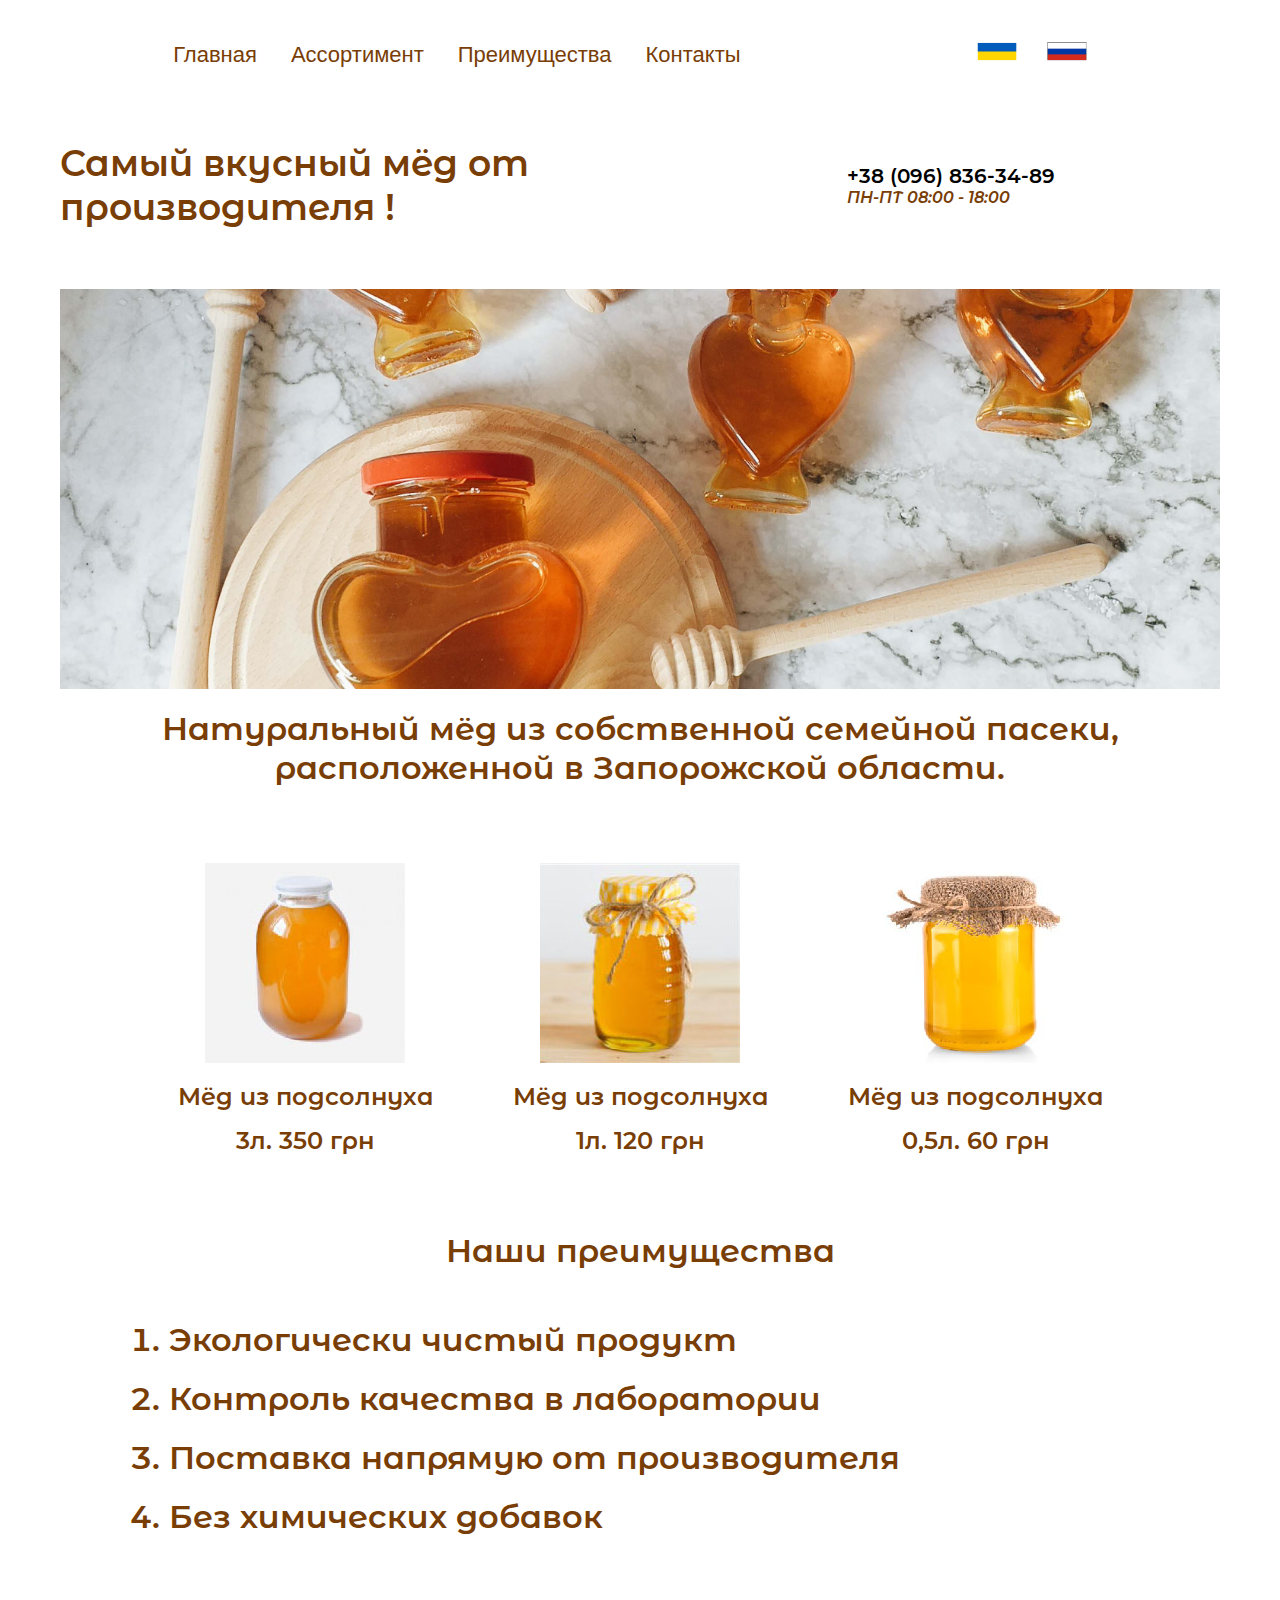
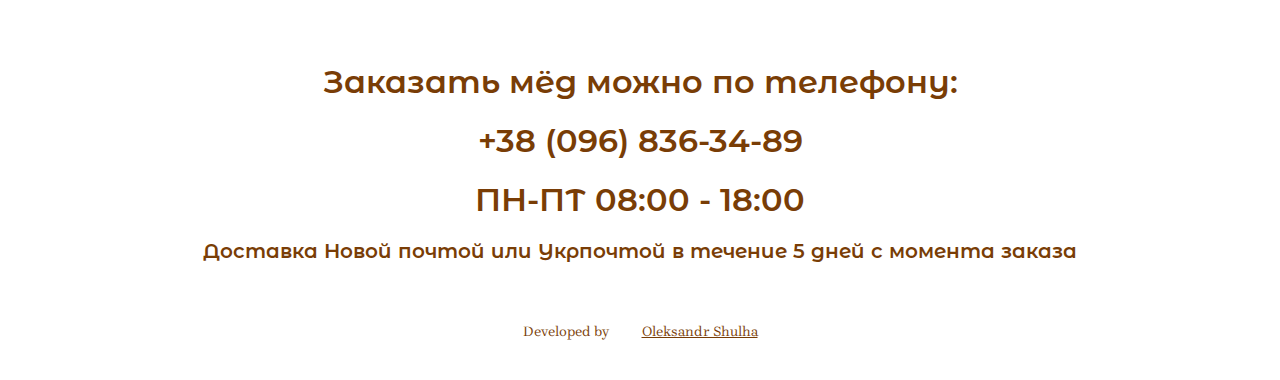
==== commit df5adc9c: "alpha 1.0" ====
--- a/index.html
+++ b/index.html
@@ -8,7 +8,7 @@
   <title>Самый вкусный мёд</title>
   <meta name="description" content="Самый вкусный мёд">
   <meta name="author" content="SitePoint">
-  <meta name="viewport" content="width=device-width, initial-scale=1">
+  <meta name="viewport" content="width=device-width, initial-scale=1.0">
   <link rel="stylesheet" href="styles.css">
 
 </head>
@@ -19,22 +19,25 @@
   <section class="section-outer section-header" id="head">
     <div class="section-inner">
       <div class="main-navigation">
-        <label for="toggle">&#9776;</label>
-        <input type="checkbox" id="toggle" />
-        <div class="nav">
-          <div class="menu-items">
+        <div class="hamburger-menu" id="menu">
+          <div class="line line-1"></div>
+          <div class="line line-2"></div>
+          <div class="line line-3"></div>
+        </div>
+        <div class="nav-wrapper" id="nav-wrapper">
+          <div class="nav" id="nav">
             <a href="#head" class="nav-ul-item-link">Главная</a>
             <a href="#products" class="nav-ul-item-link">Ассортимент</a>
             <a href="#advantage" class="nav-ul-item-link">Преимущества</a>
-            <a href="#cont" class="nav-ul-item-link">Контакты</a>
+            <a href="#cont" class="nav-ul-item-link" id="test">Контакты</a>
           </div>
         </div>
         <div class="flags">
           <div class="lang-ua">
-            <a href="#head"><img src="./ua.png" alt="UA language" width="40px"></a>
+            <a href="#head"><img src="./ua.png" alt="UA language" width="40px" height="27px"></a>
           </div>
           <div class="lang-ru">
-            <a href="#head"><img src="./ru.png" alt="RU language" width="40px"></a>
+            <a href="#head"><img src="./ru.png" alt="RU language" width="40px" height="27px"></a>
           </div>
         </div>
       </div>
@@ -45,15 +48,17 @@
   <!--- contact-info -->
   <section class="section-outer section-contact-info">
     <div class="section-inner">
-      <div class="info">
-        <p>Самый вкусный мёд от производителя !</p>
-      </div>
-      <div class="contacts-wrapper">
-        <div class="phone_number">
-          <p>+38 (096) 836-34-89</p>
+      <div class="contact-info-main">
+        <div class="info">
+          <p>Самый вкусный мёд от производителя !</p>
         </div>
-        <div class="work_time">
-          <p>ПН-ПТ 08:00 - 18:00</p>
+        <div class="contacts-wrapper">
+          <div class="phone_number">
+            <p>+38 (096) 836-34-89</p>
+          </div>
+          <div class="work_time">
+            <p>ПН-ПТ 08:00 - 18:00</p>
+          </div>
         </div>
       </div>
     </div>
@@ -65,7 +70,7 @@
     <div class="section-inner">
       <div class="image-holder">
         <div class="description-image">
-          
+
         </div>
       </div>
       <div class="honey-description-content">
@@ -81,7 +86,7 @@
       <div class="products-wrapper">
         <div class="3L">
           <figure>
-            <img src="./3L.jpg" alt="Honey 3L" width="250px">
+            <img src="./3L.jpg" alt="Honey 3L">
             <figcaption>
               <p>Мёд из подсолнуха</p>
               <p> 3л. 350 грн</p>
@@ -90,7 +95,7 @@
         </div>
         <div class="1L">
           <figure>
-            <img src="./1L.jpg" alt="Honey 1L" width="250px">
+            <img src="./1L.jpg" alt="Honey 1L">
             <figcaption>
               <p>Мёд из подсолнуха</p>
               <p> 1л. 120 грн</p>
@@ -99,7 +104,7 @@
         </div>
         <div class="0_5L">
           <figure>
-            <img src="./0_5L.jpg" alt="Honey 0.5L" width="210px">
+            <img src="./0_5L.jpg" alt="Honey 0.5L">
             <figcaption>
               <p>Мёд из подсолнуха</p>
               <p> 0,5л. 60 грн</p>
@@ -114,7 +119,15 @@
   <!--- advantages -->
   <section class="section-outer section-advantages" id="advantage">
     <div class="section-inner">
-      advantages
+      <div class="advantage-description">
+        <p>Наши преимущества</p>
+        <ul>
+          <li>Экологически чистый продукт</li>
+          <li>Контроль качества в лаборатории</li>
+          <li>Поставка напрямую от производителя</li>
+          <li>Без химических добавок</li>
+        </ul>
+      </div>
     </div>
   </section>
   <!--- / advantages -->
@@ -122,19 +135,27 @@
   <!--- footer-contacts -->
   <section class="section-outer section-footer-contacts" id="cont">
     <div class="section-inner">
-      footer-contacts
+      <div class="footer-info">
+        <p>Заказать мёд можно по телефону:</p>
+        <p>+38 (096) 836-34-89</p>
+        <p>ПН-ПТ 08:00 - 18:00</p>
+        <p id="delivery-info"> Доставка Новой почтой или Укрпочтой в течение 5 дней с момента заказа</p>
+      </div>
     </div>
   </section>
   <!--- / footer-contacts -->
 
   <!--- footer -->
   <section class="section-outer section-footer">
-    <div class="section-inner-header-footer">
-      footer
+    <div class="section-inner">
+      <div class="footer-credentials">
+        Developed by <a href="https://github.com/sashastereo">Oleksandr Shulha</a> 
+      </div>
     </div>
   </section>
   <!--- / footer -->
 
+  <script src="script.js"></script>
 
 </body>
 
--- a/styles.css
+++ b/styles.css
@@ -1,170 +1,256 @@
 @import url('https://fonts.googleapis.com/css2?family=Brygada+1918&family=Montserrat+Alternates:ital,wght@1,400;1,600&display=swap');
 
 
- /* = COMMON ===  */
+/* = COMMON ===  */
+
+body {
+  margin: o auto;
+}
 
 p {
   margin: 0;
 }
 
 .section-outer {
-
+  max-width: 1400px;
   margin: 0 auto;
 }
 
 .section-inner {
-  
+  max-width: 1200px;
   margin: 0 auto;
   padding-top: 20px;
   padding-bottom: 20px;
 }
 
- /*  === / COMMON ===  */ 
-
- /*  === HEADER ===  */ 
-label {
+/*  === / COMMON ===  */
+
+/*  === HEADER ===  */
+.hamburger-menu,
+.line {
   display: none;
 }
 
-#toggle {
-  display: none;
-}
-.section-header {
-
-}
+
+  
+
+
 .main-navigation {
   display: flex;
-  align-items: flex-start;
-  justify-content: space-between;
-}
-
-.nav {
-  
-margin: 0 auto;
-}
-
-.nav a {
-  
-  margin-left: 10px;
+  align-items: center;
+  justify-content: space-around;
+}
+
+.flags {
+  display: flex;
+  align-items: center;
+  justify-content: space-around;
+  padding-right: 50px;
+  z-index: 3;
+  margin: 10px 0;
+}
+
+.lang-ua {
+
+
+}
+
+.lang-ru {
+
+
+}
+
+a {
+  margin-left: 30px;
+  margin-bottom: 20px;
   font-family: sans-serif;
-  font-size: 26px;
-  color:rgb(121, 61, 6);
+  font-size: 22px;
+  color: rgb(121, 61, 6);
+  padding-bottom: 40px;
 }
 
 .nav-ul-item-link {
-transition: 0.3s;
+  transition: 0.3s;
 
 }
 
 /* unvisited link */
-.nav a:link {
-  color:rgb(121, 61, 6);
+a:link {
+  color: rgb(121, 61, 6);
   text-decoration: none;
 }
 
 /* visited link */
-.nav a:visited {
-  color:rgb(121, 61, 6);
+a:visited {
+  color: rgb(121, 61, 6);
   text-decoration: none;
 }
 
 /* mouse over link */
-.nav a:hover {
+a:hover {
   color: dodgerblue;
   text-decoration: none;
 }
 
-/* selected link */
-.nav a:active {
-  color:maroon;
-  text-decoration: none;
-}
-
-.flags {
-  display: flex;
-  align-items: center;
-}
-
-.lang-ua {
-padding-left: 10px;
-padding-right: 20px;
-
-}
-
-.lang-ru {
-  padding-right: 40px;
+@media (max-width: 992px) {
+
+  .a {
+    display: inline-block;
+    padding: 10px 10px;
+    margin: 0;
+  }
+  .nav-change {
+    display: flex;
+    flex-flow: column;
+    align-items: flex-start;
+    justify-content: center;
+    padding: 0;
+    margin: 5px 10px 10px 10px;
+    width: 150px;
+    z-index: 3;
+  }
+  
+  .flags-change {
+    display: none;
+  }
+  .nav-change a {
+    display: block;
+    color: white;
+    z-index: 3;
+  }
+  .hamburger-menu {
+    width: 35px;
+    height: 30px;
+    cursor: pointer;
+    display: block;
+    z-index: 3;
+    margin: 0 0 10px 0;
+  }
+  
+  .line {
+    display: block;
+    width: 100%;
+    height: 3px;
+    margin: 7px 3px;
+    background-color: white;
+  }
+
+  .nav {
+    display: none;
+  }
+
+  .main-navigation {
+    display: flex;
+    align-items: center;
+    max-height: 350px;
+    position: absolute;
+    background-color:chocolate;
+    top: 0;
+    left: 0;
+    width: 100%;
+    z-index: 2;
+  }
+
+  .main-navigation-change {
+    display: flex;
+    align-items: flex-start;
+    justify-content: center;
+    background-color:chocolate;
+  }
+  
+
+  
+}
+
+/*  === / HEADER ===  */
+
+
+/*  === CONTACT-INFO ===  */
+.contact-info-main {
+  display: flex;
+  align-items: center;
+  justify-content: center;
+}
+
+.phone_number {
+  font-size: 20px;
+  font-family: 'Montserrat Alternates';
+  font-weight: 600;
+
+}
+
+.work_time {
+  font-size: 16px;
+  color: rgb(121, 61, 6);
+  font-style: italic;
+  font-weight: 600;
+  font-family: 'Montserrat Alternates';
+}
+
+.info {
+  flex: 1 1 66.6%;
+  font-family: 'Montserrat Alternates';
+  font-weight: 600;
+  font-size: 36px;
+  color: rgb(121, 61, 6);
+  margin: 20px 20px;
+  padding: 0;
+}
+
+.contacts-wrapper {
+  flex: 1 1 33.3%;
+  margin: 20px 20px;
+  padding: 0;
+}
+
+@media (max-width: 1080px) {
+  .contact-info-main {
+    flex-flow: column;
+  }
+
+.phone_number,
+.work_time,
+.info {
+  font-size: 20px;
+}
+.contacts-wrapper {
+  margin:0;
+  padding:0;
+}
+
+.info {
+  text-align: center;
+}
+
  
 }
 
- /*  === / HEADER ===  */ 
-
-
- /*  === CONTACT-INFO ===  */ 
-.section-contact-info {
-  display: flex;
- justify-content: space-between;
- flex-flow: row nowrap;
- align-items: center;
-}
-
-.phone_number {
-height: 50px;
-width: 250px;
-font-size: 20px;
-font-family: 'Montserrat Alternates';
-font-weight: 600;
-margin-top: 50px;
-}
-.work_time {
-  height: 50px;
-width: 250px;
-font-size: 16px;
-color:rgb(121, 61, 6);
-font-style: italic;
-font-weight: 600;
-font-family: 'Montserrat Alternates';
-
-}
-
-.info {
-  font-family: 'Montserrat Alternates';
-  font-weight: 600;
-  font-size: 36px;
-  color:rgb(121, 61, 6);
-  margin-bottom: 20px;
-margin-right: 40px;
-margin-left: 20px;
-margin-top: 20px;
-}
-
-.contacts-wrapper {
-
-}
-
- /*  === / CONTACT-INFO ===  */ 
-
-
- /*  === HONEY-DESCRIPTION ===  */ 
+/*  === / CONTACT-INFO ===  */
+
+
+/*  === HONEY-DESCRIPTION ===  */
 
 .section-honey-description {
   display: flex;
-  flex-flow: column;
+  z-index: 1;
 }
 
 .description-image {
-  background-image: url('./honey-description.jpg');
+  background: url('./honey-description.jpg');
   background-repeat: no-repeat;
   background-size: cover;
   background-position: center center;
-  background-attachment: scroll;
-  height: 400px;
-  width: 100%;
+height: 400px;
+width: 100%;
+margin: 0 20px;
+z-index: 1;
+position: relative;
 }
 
 .image-holder {
-display: flex;
-align-items: center;
-justify-content: center;
+  display: flex;
+  align-items: center;
+  justify-content: center;
 }
 
 .honey-description-content {
@@ -174,81 +260,185 @@
   font-family: 'Montserrat Alternates';
   font-weight: 600;
   font-size: 32px;
-  color:rgb(121, 61, 6);
+  color: rgb(121, 61, 6);
+  margin-top: 20px;
+}
+
+.honey-description-content p {
+  text-align: center;
+
+}
+
+@media (max-width: 1080px) {
+  .honey-description-content p {
+    font-size: 20px;
+  }
+
+}
+
+/*  === / HONEY-DESCRIPTION ===  */
+
+/*  === PRODUCTS ===  */
+.section-products {
+  margin-top: 20px;
+}
+
+.products-wrapper {
+  display: flex;
+  justify-content: center;
+  align-items: center;
+  flex-wrap: wrap;
+  text-align: center;
+}
+
+.products-wrapper p {
+  font-family: 'Montserrat Alternates';
+  font-weight: 600;
+  font-size: 24px;
+  color: rgb(121, 61, 6);
+  margin-top: 15px;
+}
+
+@media (max-width: 1080px) {
+  .products-wrapper p  {
+    font-size: 18px;
+  }
+
+}
+/*  === / PRODUCTS ===  */
+
+
+/*  === ADVANTAGES ===  */
+.advantage-description p {
+  text-align: center;
+  font-family: 'Montserrat Alternates';
+  font-weight: 600;
+  font-size: 32px;
+  color: rgb(121, 61, 6);
+  margin-top: 20px;
   margin-bottom: 50px;
-  margin-top: 20px;
-  }
-
-  .honey-description-content p {
+}
+
+.advantage-description ul {
+text-align: left;
+margin-left: 50px;
+
+} 
+
+.advantage-description li {
+  list-style:space-counter;
+  font-family: 'Montserrat Alternates';
+  font-weight: 600;
+  font-size: 32px;
+  color: rgb(121, 61, 6);
+  margin-top: 20px;
+  list-style-position: inside;
+
+}
+
+@media (max-width: 1080px) {
+  .advantage-description p  {
+    font-size: 22px;
+  }
+
+  .advantage-description li  {
+    font-size: 18px;
+  }
+
+  .advantage-description ul {
+    text-align: left;
+    margin-left: 0;
+    } 
+  }
+
+
+/*  === / ADVANTAGES ===  */
+
+
+/*  === FOOTER-CONTACTS ===  */
+.footer-info {
+  display: flex;
+  flex-flow: column;
+  align-items: center;
+  margin-top: 50px;
+  justify-content: center;
+}
+
+.footer-info p {
+  font-family: 'Montserrat Alternates';
+  font-weight: 600;
+  font-size: 32px;
+  color: rgb(121, 61, 6);
+  margin-top: 20px;
+}
+
+#delivery-info {
+  font-size: 20px;
+  text-align: center;
+}
+
+@media (max-width: 1080px) {
+  .footer-info p {
+    font-size: 18px;
+  }
+
+  #delivery-info {
+    font-size: 14px;
     text-align: center;
-  
-  }
-
- /*  === / HONEY-DESCRIPTION ===  */ 
-
- /*  === PRODUCTS ===  */ 
-.section-products {
-  margin-top: 100px;
-}
-
-.products-wrapper {
-  display: flex;
-  justify-content: center;
-  align-items: center;
-  font-size: 20px;
-  flex-wrap: wrap;
-  text-align: center;
-}
-
-.products-wrapper p {
-  font-family: 'Montserrat Alternates';
-  font-weight: 600;
-  font-size: 24px;
-  color:rgb(121, 61, 6);
-  margin-top: 15px;
-}
- /*  === / PRODUCTS ===  */ 
-
-
- /*  === ADVANTAGES ===  */ 
-.section-advantages {}
- /*  === / ADVANTAGES ===  */ 
-
-
- /*  === FOOTER-CONTACTS ===  */ 
-.section-footer-contacts {}
- /*  === / FOOTER-CONTACTS ===  */ 
-
-
- /*  === FOOTER ===  */ 
-.section-footer {
-  border-bottom: 0;
-}
- /*  === / FOOTER ===  */ 
-
- @media screen and (max-width: 750px) {
-  .nav  {
-    display: none;
-  }
-
-  label {
-    display: block;
-    cursor: pointer;
-    margin-left: 50px;
-    margin-right: 50px;
-  }
-
-  #toggle:checked + .nav {
-   display: block;
-   width: 200px;
-   height: 200px;
-  }
-
-  #toggle:checked + .main-navigation {
-    display: flex;
-    align-items: flex-start;
-   }
-
- 
-
-}+  }
+  .footer-info {
+  
+    margin-top: 0px;
+  }
+}
+/*  === / FOOTER-CONTACTS ===  */
+
+
+/*  === FOOTER ===  */
+.footer-credentials {
+  text-align: center;
+  font-family: 'Brygada 1918';
+  font-weight: 400;
+  font-size: 14px;
+  color: rgb(121, 61, 6);
+  margin-top: 20px;
+  
+}
+
+.footer-credentials a {
+  font-family: 'Brygada 1918';
+  font-weight: 400;
+  font-size: 14px;
+  text-decoration: underline;
+}
+
+/*  === / FOOTER ===  */
+
+
+/*  === BREAKPOINTS ===  */
+
+@media (max-width: 1200px) {
+  .section-inner {
+    max-width: 992px;
+  }
+}
+
+@media (max-width: 992px) {
+  .section-inner {
+    max-width: 768px;
+  }
+}
+
+@media (max-width: 768px) {
+  .section-inner {
+    max-width: 576px;
+  }
+}
+
+@media (max-width: 576px) {
+  .section-inner {
+    max-width: none;
+  }
+}
+
+/*  === / BREAKPOINTS ===  */
